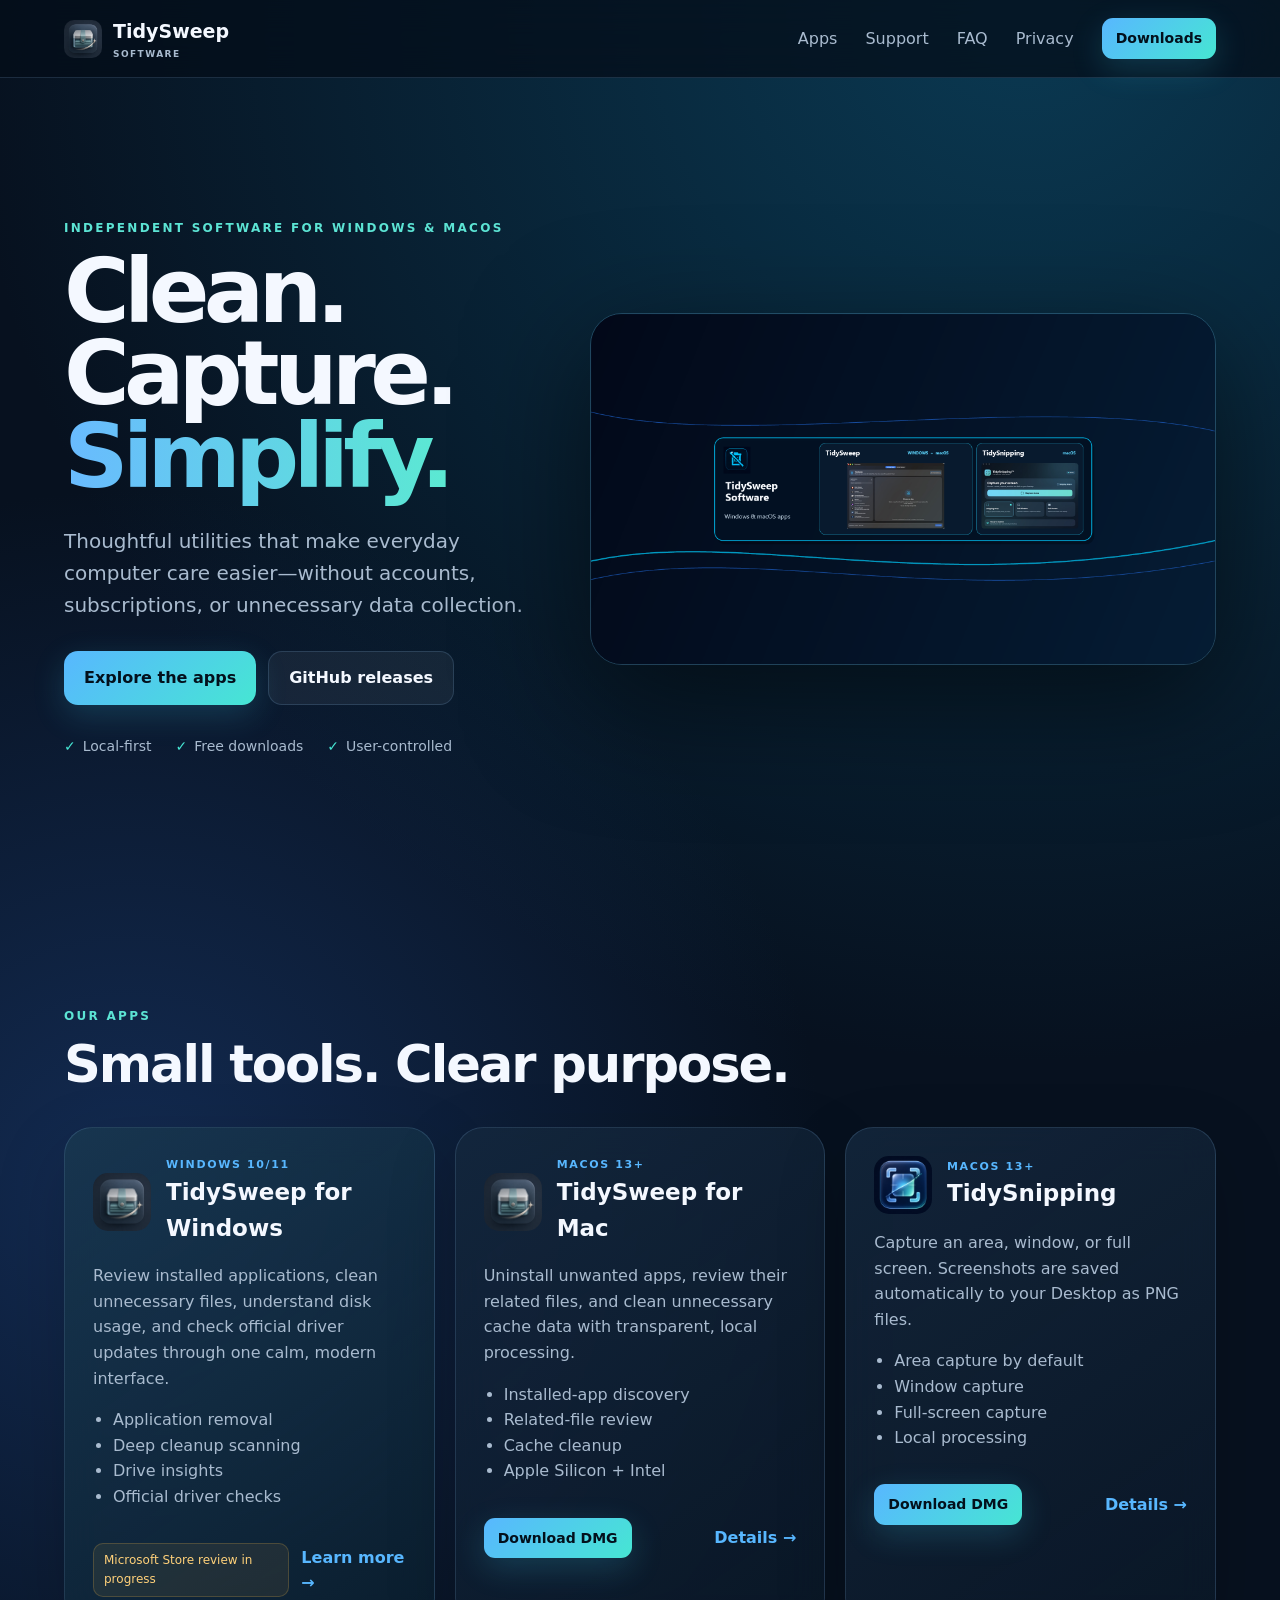
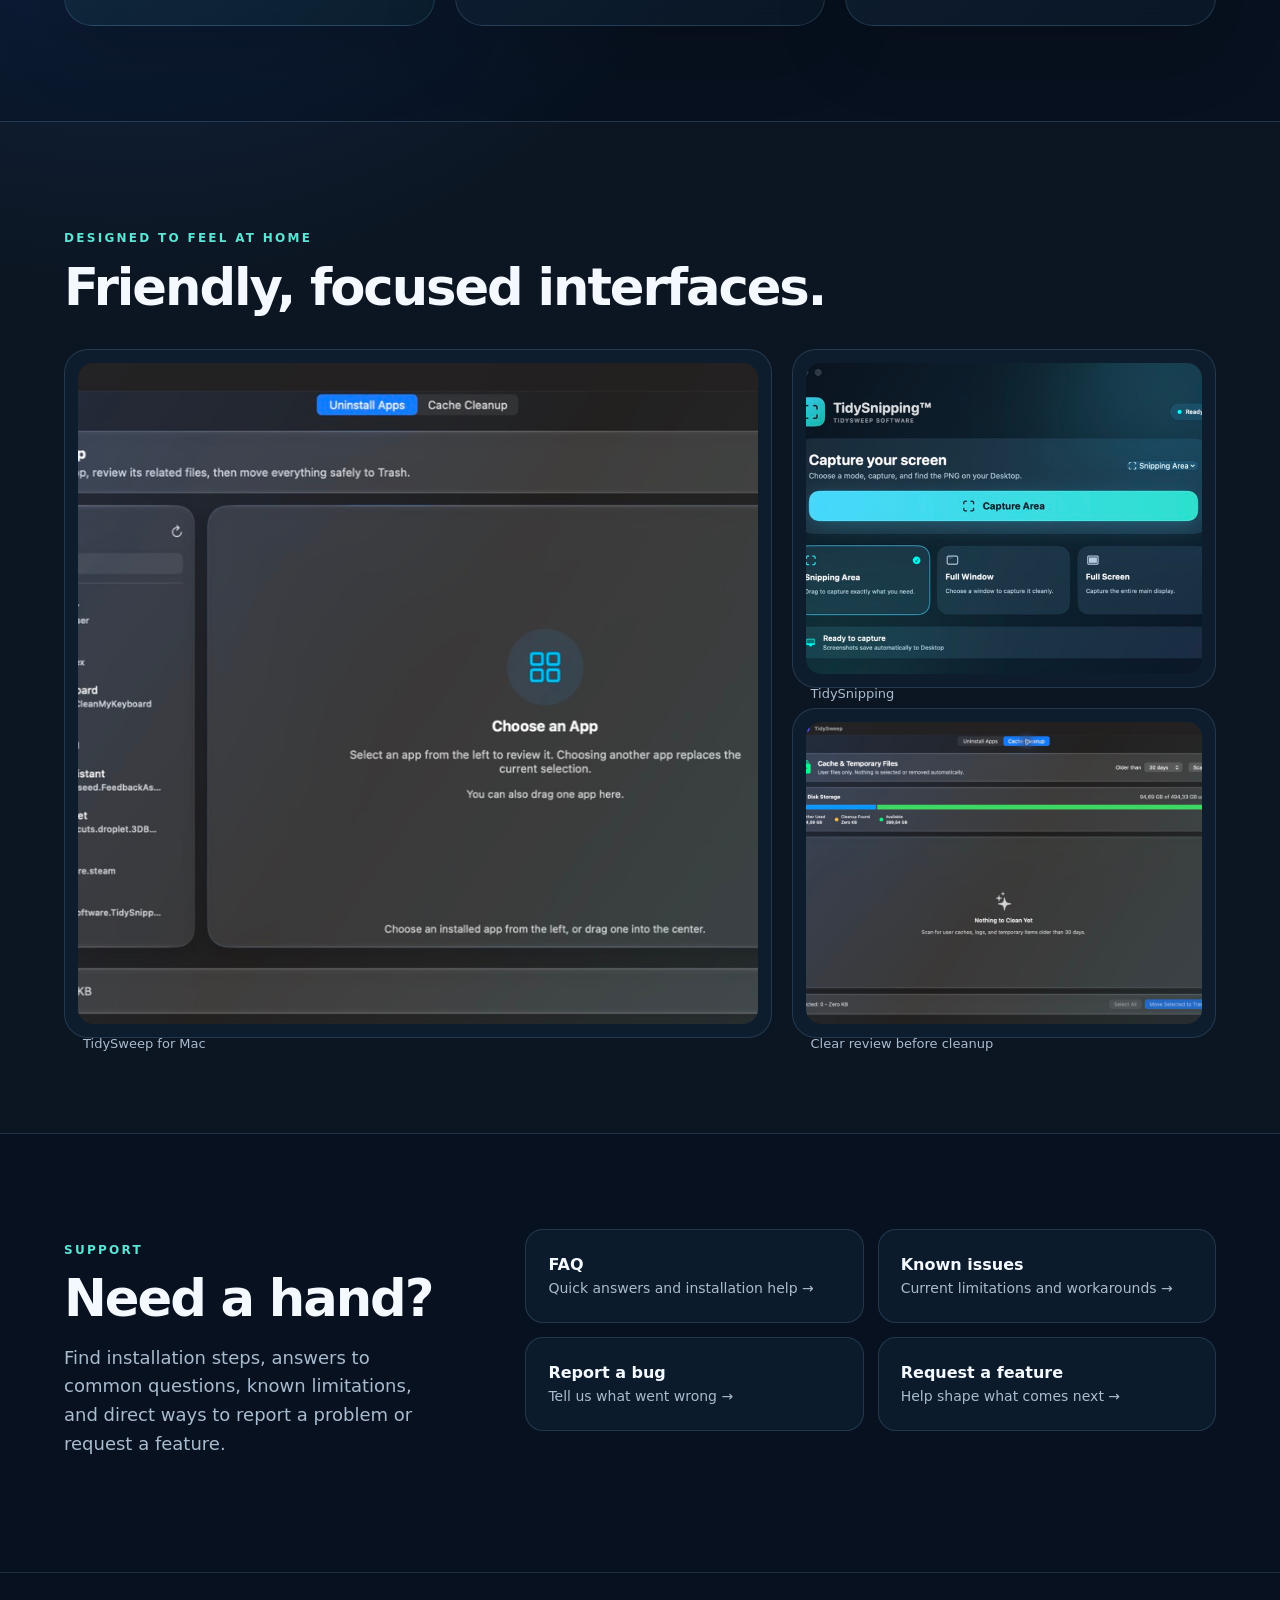
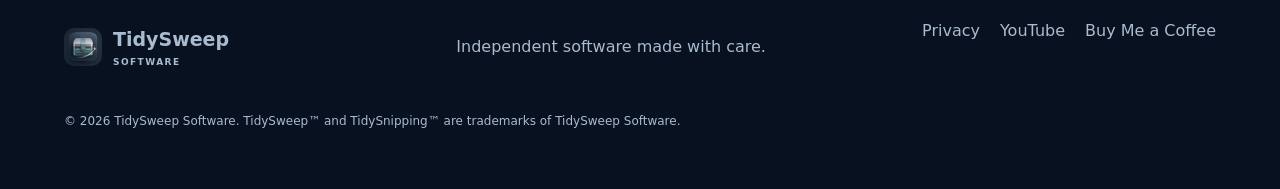
==== docs/index.html @ dff1795a "Add TidySweep Software website and support pages" ====
<!doctype html>
<html lang="en">
<head>
  <meta charset="utf-8">
  <meta name="viewport" content="width=device-width, initial-scale=1">
  <meta name="description" content="TidySweep Software creates friendly, privacy-conscious utilities for Windows and macOS.">
  <meta name="theme-color" content="#081525">
  <title>TidySweep Software — Clean. Capture. Simplify.</title>
  <link rel="stylesheet" href="assets/site.css">
</head>
<body>
  <header class="site-header">
    <a class="brand" href="#top" aria-label="TidySweep Software home">
      <img src="assets/tidysweep-icon.png" alt="">
      <span>TidySweep <small>Software</small></span>
    </a>
    <button class="menu" aria-expanded="false" aria-controls="nav">Menu</button>
    <nav id="nav">
      <a href="#apps">Apps</a><a href="#support">Support</a><a href="faq.html">FAQ</a><a href="privacy.html">Privacy</a>
      <a class="button small" href="https://buymeacoffee.com/tidysweepsu">Downloads</a>
    </nav>
  </header>

  <main id="top">
    <section class="hero">
      <div class="hero-copy">
        <p class="eyebrow">Independent software for Windows &amp; macOS</p>
        <h1>Clean. Capture.<br><span>Simplify.</span></h1>
        <p class="lead">Thoughtful utilities that make everyday computer care easier—without accounts, subscriptions, or unnecessary data collection.</p>
        <div class="actions">
          <a class="button" href="#apps">Explore the apps</a>
          <a class="button ghost" href="https://github.com/tidysweepsoftware-lgtm/TidySweep-Software-Releases">GitHub releases</a>
        </div>
        <ul class="trust"><li>Local-first</li><li>Free downloads</li><li>User-controlled</li></ul>
      </div>
      <div class="hero-visual"><img src="assets/brand-banner.png" alt="TidySweep Software apps for Windows and macOS"></div>
    </section>

    <section id="apps" class="section">
      <div class="section-heading"><p class="eyebrow">Our apps</p><h2>Small tools. Clear purpose.</h2></div>
      <div class="app-grid">
        <article class="app-card featured">
          <div class="app-title"><img src="assets/tidysweep-icon.png" alt=""><div><p class="platform">Windows 10/11</p><h3>TidySweep for Windows</h3></div></div>
          <p>Review installed applications, clean unnecessary files, understand disk usage, and check official driver updates through one calm, modern interface.</p>
          <ul><li>Application removal</li><li>Deep cleanup scanning</li><li>Drive insights</li><li>Official driver checks</li></ul>
          <div class="card-actions"><span class="status">Microsoft Store review in progress</span><a href="tidysweep-windows.html">Learn more →</a></div>
        </article>
        <article class="app-card">
          <div class="app-title"><img src="assets/tidysweep-icon.png" alt=""><div><p class="platform">macOS 13+</p><h3>TidySweep for Mac</h3></div></div>
          <p>Uninstall unwanted apps, review their related files, and clean unnecessary cache data with transparent, local processing.</p>
          <ul><li>Installed-app discovery</li><li>Related-file review</li><li>Cache cleanup</li><li>Apple Silicon + Intel</li></ul>
          <div class="card-actions"><a class="button small" href="https://github.com/tidysweepsoftware-lgtm/TidySweep-Software-Releases/releases/download/tidysweep-v1.0.1/TidySweep-1.0.1-macOS.dmg">Download DMG</a><a href="tidysweep-mac.html">Details →</a></div>
        </article>
        <article class="app-card">
          <div class="app-title"><img src="assets/tidysnipping-icon.png" alt=""><div><p class="platform">macOS 13+</p><h3>TidySnipping</h3></div></div>
          <p>Capture an area, window, or full screen. Screenshots are saved automatically to your Desktop as PNG files.</p>
          <ul><li>Area capture by default</li><li>Window capture</li><li>Full-screen capture</li><li>Local processing</li></ul>
          <div class="card-actions"><a class="button small" href="https://github.com/tidysweepsoftware-lgtm/TidySweep-Software-Releases/releases/download/tidysnipping-v1.0.0/TidySnipping-1.0.0.dmg">Download DMG</a><a href="tidysnipping.html">Details →</a></div>
        </article>
      </div>
    </section>

    <section class="showcase section">
      <div class="section-heading"><p class="eyebrow">Designed to feel at home</p><h2>Friendly, focused interfaces.</h2></div>
      <div class="shots">
        <figure><img src="assets/tidysweep-01.png" alt="TidySweep application removal screen"><figcaption>TidySweep for Mac</figcaption></figure>
        <figure><img src="assets/tidysnipping-01.png" alt="TidySnipping main capture screen"><figcaption>TidySnipping</figcaption></figure>
        <figure><img src="assets/tidysweep-02.png" alt="TidySweep cache cleanup screen"><figcaption>Clear review before cleanup</figcaption></figure>
      </div>
    </section>

    <section id="support" class="support section">
      <div><p class="eyebrow">Support</p><h2>Need a hand?</h2><p>Find installation steps, answers to common questions, known limitations, and direct ways to report a problem or request a feature.</p></div>
      <div class="support-grid">
        <a href="faq.html"><strong>FAQ</strong><span>Quick answers and installation help →</span></a>
        <a href="known-issues.html"><strong>Known issues</strong><span>Current limitations and workarounds →</span></a>
        <a href="https://github.com/tidysweepsoftware-lgtm/TidySweep-Software-Releases/issues/new?template=bug_report.md"><strong>Report a bug</strong><span>Tell us what went wrong →</span></a>
        <a href="https://github.com/tidysweepsoftware-lgtm/TidySweep-Software-Releases/issues/new?template=feature_request.md"><strong>Request a feature</strong><span>Help shape what comes next →</span></a>
      </div>
    </section>
  </main>

  <footer><div class="brand"><img src="assets/tidysweep-icon.png" alt=""><span>TidySweep <small>Software</small></span></div><p>Independent software made with care.</p><div><a href="privacy.html">Privacy</a><a href="https://youtube.com/@tidysweepsoftware">YouTube</a><a href="https://buymeacoffee.com/tidysweepsu">Buy Me a Coffee</a></div><p class="copyright">© 2026 TidySweep Software. TidySweep™ and TidySnipping™ are trademarks of TidySweep Software.</p></footer>
  <script src="assets/site.js"></script>
</body>
</html>
---- docs/assets/site.css ----
:root{--bg:#07111f;--panel:rgba(16,32,51,.72);--line:rgba(150,205,255,.16);--text:#f4f8ff;--muted:#a9bbcf;--blue:#58b7ff;--cyan:#46e6d3;--radius:28px}*{box-sizing:border-box}html{scroll-behavior:smooth}body{margin:0;color:var(--text);font:16px/1.6 Inter,ui-sans-serif,system-ui,-apple-system,BlinkMacSystemFont,"Segoe UI",sans-serif;background:radial-gradient(circle at 80% 0,#0a3952 0,transparent 30%),radial-gradient(circle at 10% 35%,#132b52 0,transparent 28%),var(--bg)}a{color:inherit;text-decoration:none}img{max-width:100%;display:block}.site-header{height:78px;position:sticky;top:0;z-index:10;display:flex;align-items:center;justify-content:space-between;padding:0 max(24px,5vw);background:rgba(5,14,26,.76);border-bottom:1px solid var(--line);backdrop-filter:blur(24px)}.brand{display:flex;align-items:center;gap:11px;font-weight:800;font-size:19px}.brand img{width:38px;height:38px;border-radius:10px}.brand small{display:block;color:var(--muted);font-size:9px;letter-spacing:.16em;text-transform:uppercase}.site-header nav{display:flex;align-items:center;gap:28px}.site-header nav>a:not(.button){color:var(--muted)}.site-header nav>a:hover{color:white}.menu{display:none}.button{display:inline-flex;align-items:center;justify-content:center;border-radius:14px;padding:13px 20px;background:linear-gradient(135deg,var(--blue),var(--cyan));color:#03101c;font-weight:800;box-shadow:0 10px 32px rgba(60,193,230,.2)}.button.ghost{color:var(--text);background:rgba(255,255,255,.055);box-shadow:none;border:1px solid var(--line)}.button.small{padding:9px 14px;border-radius:11px;font-size:14px}.hero{min-height:calc(100vh - 78px);display:grid;grid-template-columns:.85fr 1.15fr;align-items:center;gap:5vw;padding:70px max(24px,5vw)}.hero h1{font-size:clamp(54px,7vw,106px);letter-spacing:-.065em;line-height:.92;margin:12px 0 28px}.hero h1 span{background:linear-gradient(90deg,#69baff,#5be9d2);-webkit-background-clip:text;color:transparent}.eyebrow{color:#5ce4d4;text-transform:uppercase;letter-spacing:.19em;font-size:12px;font-weight:800}.lead{max-width:640px;color:var(--muted);font-size:20px}.actions{display:flex;gap:12px;margin:30px 0}.trust{display:flex;gap:24px;list-style:none;padding:0;color:var(--muted);font-size:14px}.trust li:before{content:"✓";color:var(--cyan);margin-right:7px}.hero-visual img{border-radius:32px;box-shadow:0 35px 120px rgba(0,0,0,.55);border:1px solid rgba(130,210,255,.2)}.section{padding:95px max(24px,5vw)}.section-heading{max-width:800px;margin-bottom:35px}.section h2{font-size:clamp(36px,4vw,58px);letter-spacing:-.04em;line-height:1.05;margin:8px 0}.app-grid{display:grid;grid-template-columns:repeat(3,1fr);gap:20px}.app-card{background:linear-gradient(145deg,rgba(20,39,61,.86),rgba(11,25,41,.75));border:1px solid var(--line);border-radius:var(--radius);padding:28px;backdrop-filter:blur(18px);box-shadow:0 25px 70px rgba(0,0,0,.18)}.app-card.featured{background:linear-gradient(145deg,rgba(24,54,79,.93),rgba(10,31,47,.78))}.app-title{display:flex;gap:15px;align-items:center}.app-title img{width:58px;height:58px;border-radius:15px}.platform{margin:0;color:var(--blue);font-size:11px;font-weight:800;text-transform:uppercase;letter-spacing:.15em}.app-card h3{font-size:23px;margin:0}.app-card>p,.app-card li{color:var(--muted)}.app-card ul{padding-left:20px;min-height:116px}.card-actions{display:flex;align-items:center;justify-content:space-between;gap:12px;margin-top:20px}.card-actions>a:not(.button){color:var(--blue);font-weight:700}.status{font-size:12px;color:#ffd17a;background:rgba(255,188,70,.08);border:1px solid rgba(255,190,70,.2);padding:7px 10px;border-radius:10px}.showcase{background:rgba(255,255,255,.02);border-block:1px solid var(--line)}.shots{display:grid;grid-template-columns:1.25fr .75fr;gap:20px}.shots figure{margin:0;background:var(--panel);border:1px solid var(--line);border-radius:24px;padding:13px}.shots figure:first-child{grid-row:span 2}.shots img{width:100%;height:100%;object-fit:cover;border-radius:15px}.shots figcaption{padding:10px 5px 2px;color:var(--muted);font-size:13px}.support{display:grid;grid-template-columns:.7fr 1.3fr;gap:7vw;align-items:start}.support>div>p:not(.eyebrow){color:var(--muted);font-size:18px}.support-grid{display:grid;grid-template-columns:1fr 1fr;gap:14px}.support-grid a{display:flex;flex-direction:column;padding:22px;border:1px solid var(--line);border-radius:18px;background:var(--panel)}.support-grid a:hover{transform:translateY(-2px);border-color:rgba(90,220,220,.5)}.support-grid span{color:var(--muted);font-size:14px}footer{display:grid;grid-template-columns:1fr 1fr 1fr;gap:25px;padding:45px max(24px,5vw);border-top:1px solid var(--line);color:var(--muted)}footer>div:last-of-type{display:flex;gap:20px;justify-content:flex-end}footer .copyright{grid-column:1/-1;font-size:12px}.page{max-width:980px;margin:auto;padding:80px 24px 120px}.page h1{font-size:clamp(44px,6vw,78px);letter-spacing:-.05em;line-height:1}.page h2{margin-top:55px}.page p,.page li{color:var(--muted)}.notice{padding:18px 20px;border:1px solid rgba(255,190,70,.3);background:rgba(255,190,70,.08);border-radius:16px}.gallery{display:grid;grid-template-columns:1fr 1fr;gap:14px}.gallery img{border-radius:16px;border:1px solid var(--line)}@media(max-width:900px){.hero{grid-template-columns:1fr;min-height:auto}.app-grid{grid-template-columns:1fr}.support{grid-template-columns:1fr}.site-header nav{display:none;position:absolute;left:14px;right:14px;top:70px;flex-direction:column;background:#0c1928;padding:20px;border:1px solid var(--line);border-radius:18px}.site-header nav.open{display:flex}.menu{display:block;color:white;background:none;border:1px solid var(--line);border-radius:10px;padding:8px 12px}.shots,.support-grid,.gallery{grid-template-columns:1fr}.shots figure:first-child{grid-row:auto}footer{grid-template-columns:1fr}footer>div:last-of-type{justify-content:flex-start;flex-wrap:wrap}}
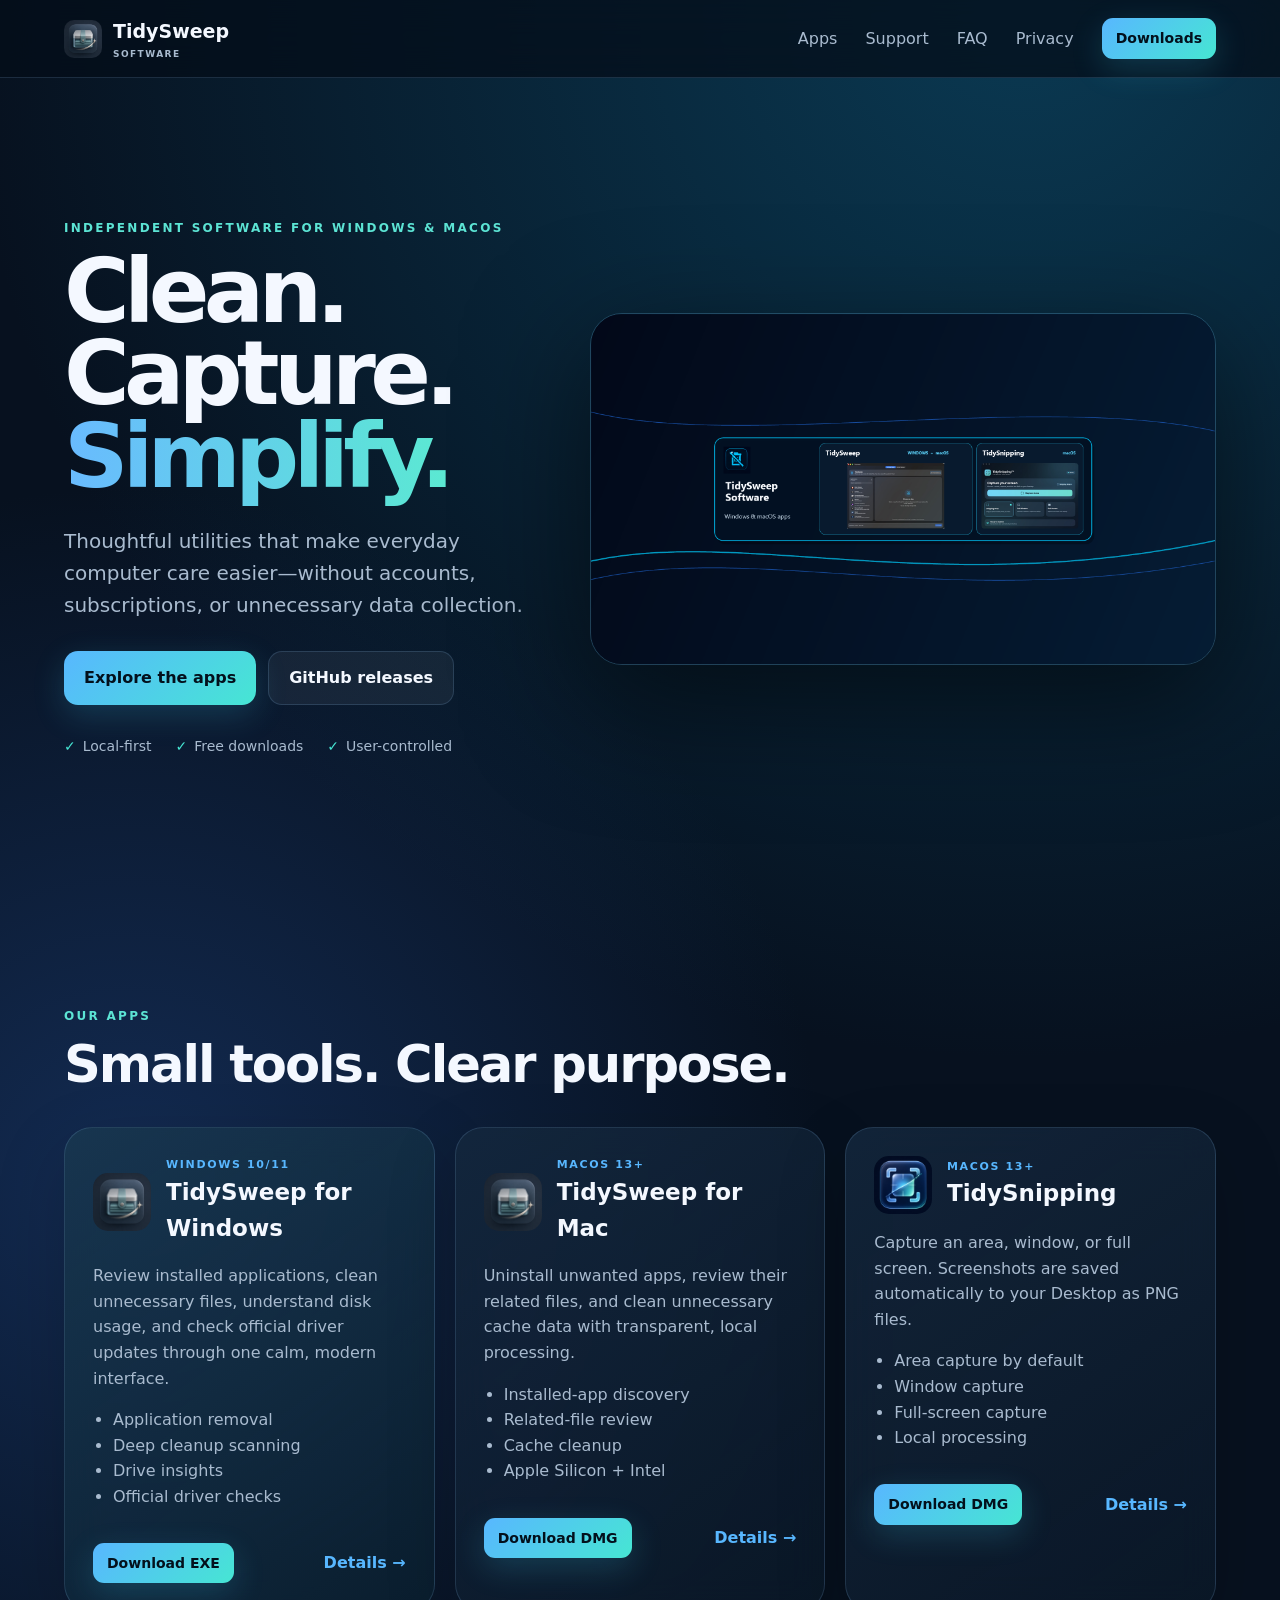
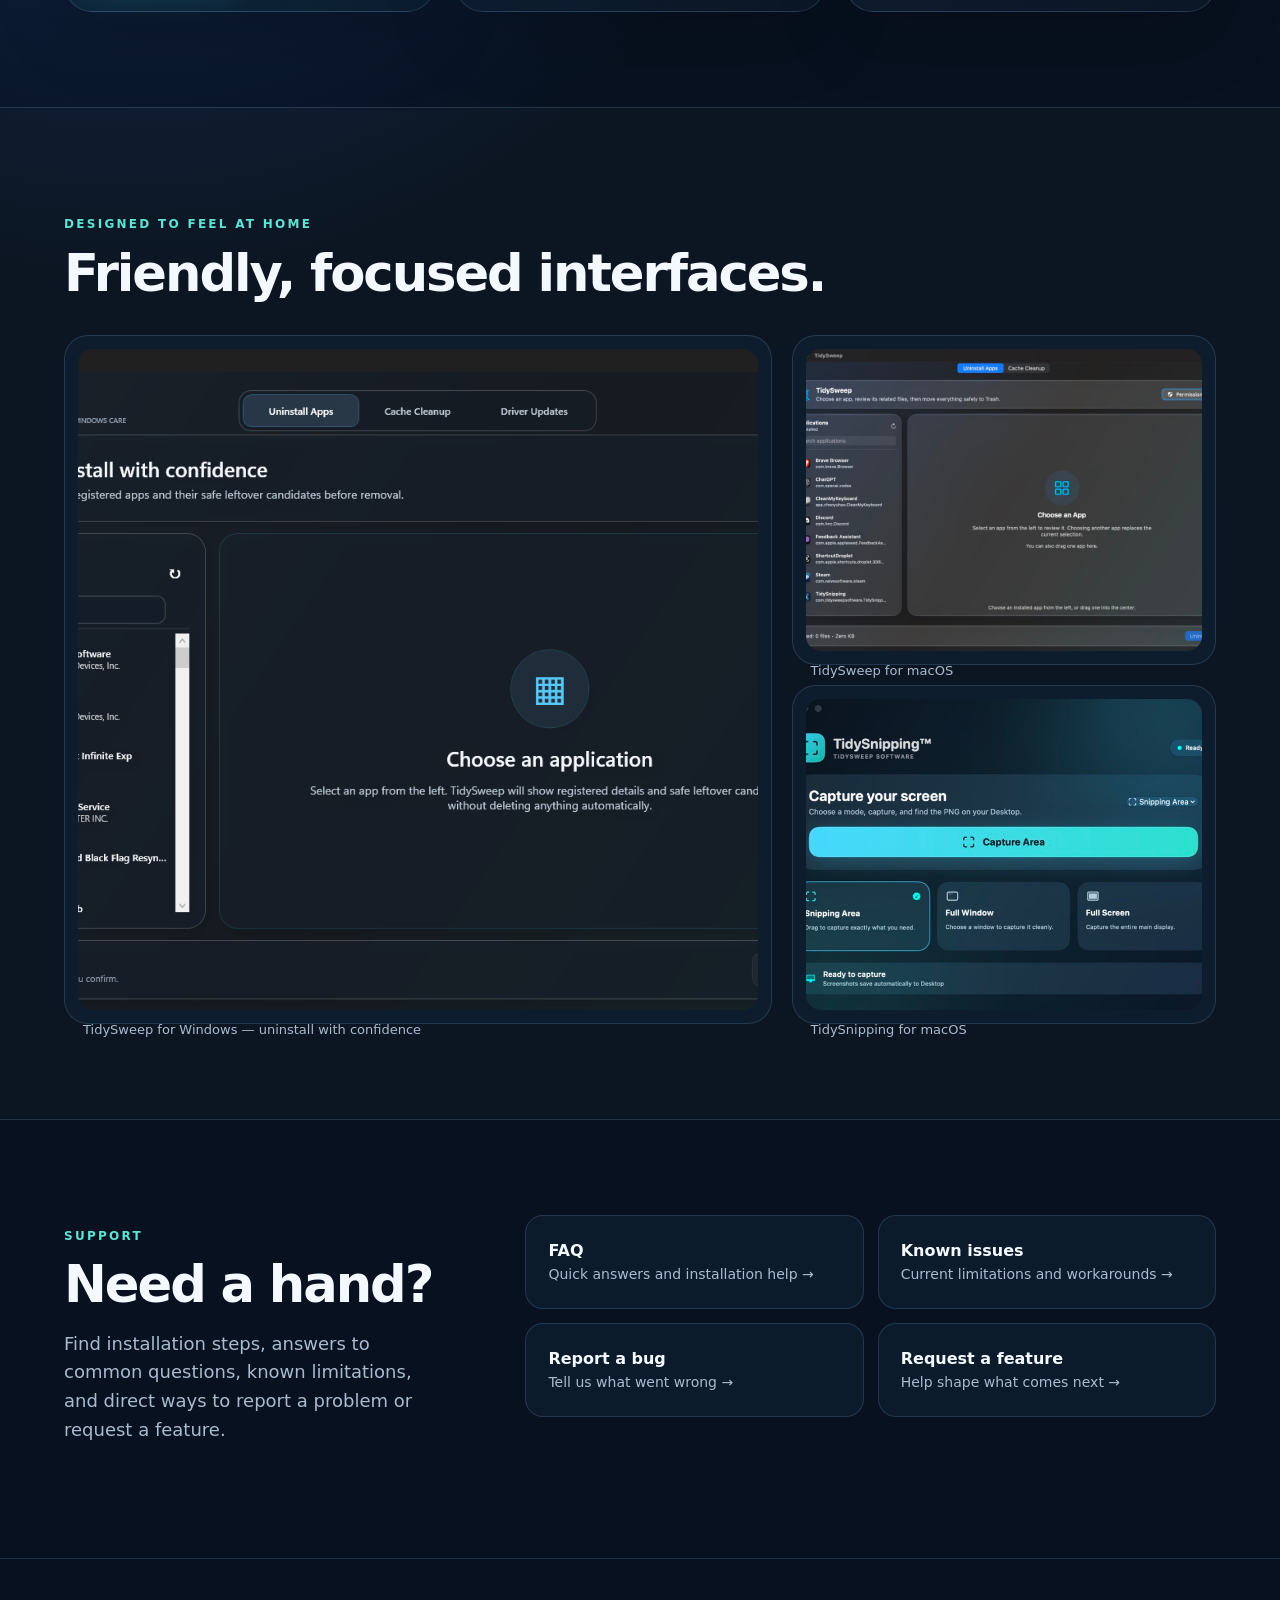
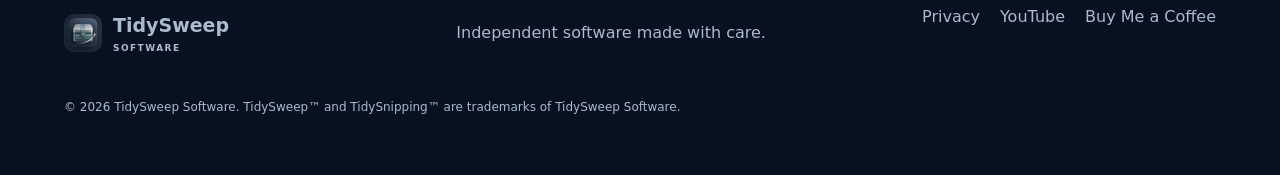
==== commit 989421e4: "Expand product pages with screenshots and Windows release" ====
--- a/docs/index.html
+++ b/docs/index.html
@@ -43,7 +43,7 @@
           <div class="app-title"><img src="assets/tidysweep-icon.png" alt=""><div><p class="platform">Windows 10/11</p><h3>TidySweep for Windows</h3></div></div>
           <p>Review installed applications, clean unnecessary files, understand disk usage, and check official driver updates through one calm, modern interface.</p>
           <ul><li>Application removal</li><li>Deep cleanup scanning</li><li>Drive insights</li><li>Official driver checks</li></ul>
-          <div class="card-actions"><span class="status">Microsoft Store review in progress</span><a href="tidysweep-windows.html">Learn more →</a></div>
+          <div class="card-actions"><a class="button small" href="https://github.com/tidysweepsoftware-lgtm/TidySweep-Software-Releases/releases/download/tidysweep-windows-v1.2.1/TidySweep-Setup-1.2.1.exe">Download EXE</a><a href="tidysweep-windows.html">Details →</a></div>
         </article>
         <article class="app-card">
           <div class="app-title"><img src="assets/tidysweep-icon.png" alt=""><div><p class="platform">macOS 13+</p><h3>TidySweep for Mac</h3></div></div>
@@ -63,9 +63,9 @@
     <section class="showcase section">
       <div class="section-heading"><p class="eyebrow">Designed to feel at home</p><h2>Friendly, focused interfaces.</h2></div>
       <div class="shots">
-        <figure><img src="assets/tidysweep-01.png" alt="TidySweep application removal screen"><figcaption>TidySweep for Mac</figcaption></figure>
-        <figure><img src="assets/tidysnipping-01.png" alt="TidySnipping main capture screen"><figcaption>TidySnipping</figcaption></figure>
-        <figure><img src="assets/tidysweep-02.png" alt="TidySweep cache cleanup screen"><figcaption>Clear review before cleanup</figcaption></figure>
+        <figure><img src="assets/tidysweep-windows-01.png" alt="TidySweep 1.2.1 Uninstall Apps screen on Windows"><figcaption>TidySweep for Windows — uninstall with confidence</figcaption></figure>
+        <figure><img src="assets/tidysweep-01.png" alt="TidySweep application removal screen on macOS"><figcaption>TidySweep for macOS</figcaption></figure>
+        <figure><img src="assets/tidysnipping-01.png" alt="TidySnipping main capture screen on macOS"><figcaption>TidySnipping for macOS</figcaption></figure>
       </div>
     </section>
 
